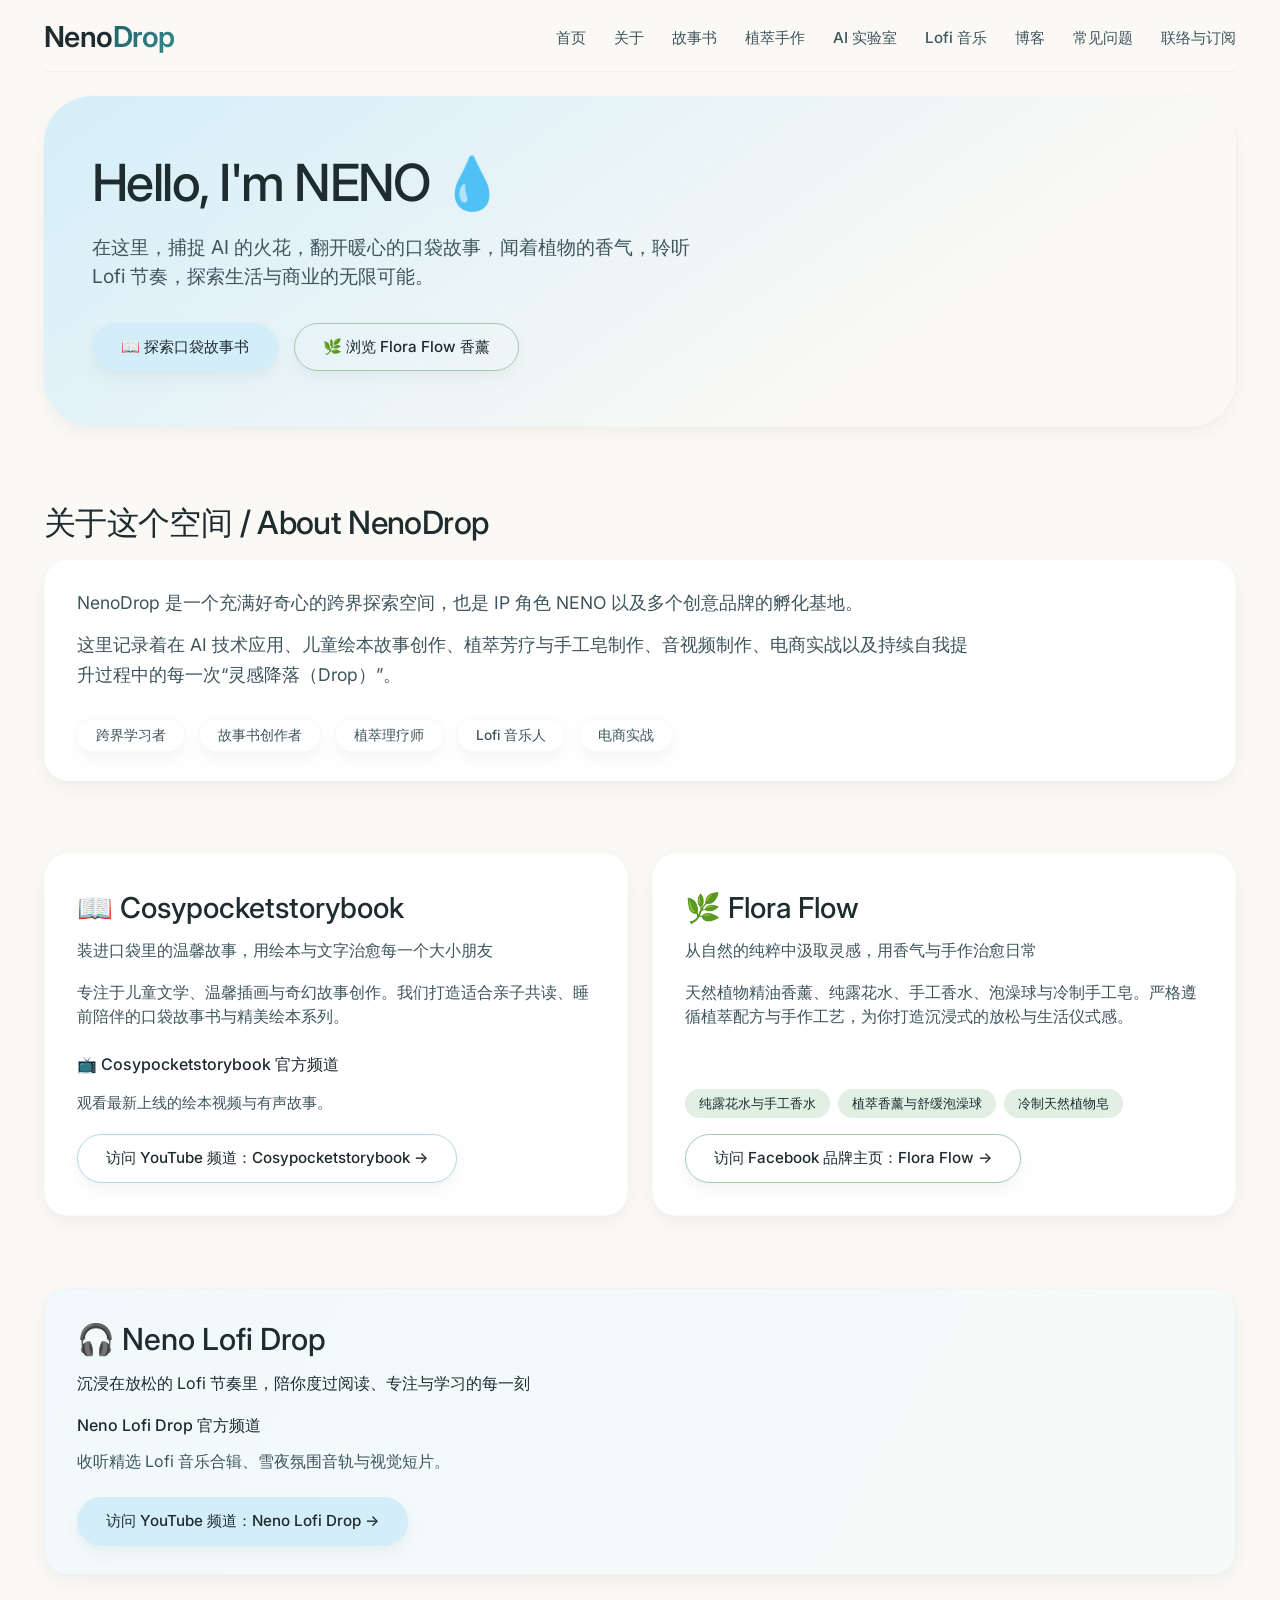
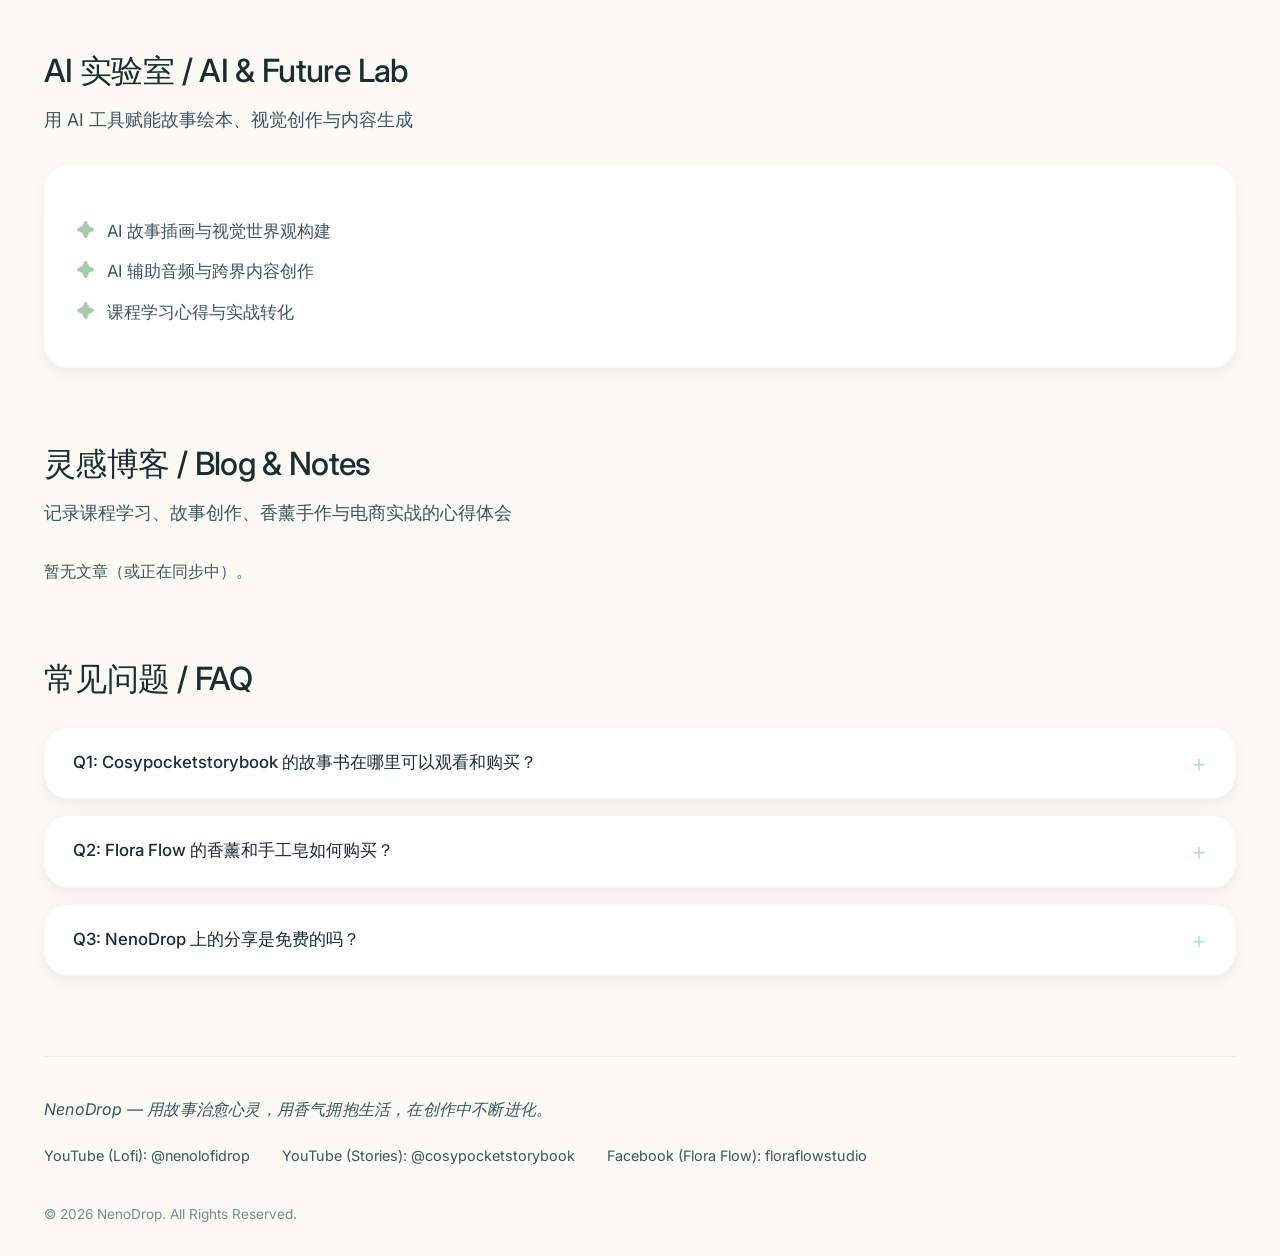
==== index.html @ 475b052d "Add files via upload" ====
<!DOCTYPE html>
<html lang="zh-CN">
<head>
  <meta charset="UTF-8">
  <meta name="viewport" content="width=device-width, initial-scale=1.0, viewport-fit=cover">
  <title>NenoDrop · 灵感、故事与音轨降落之地</title>
  <link rel="preconnect" href="https://fonts.googleapis.com">
  <link rel="preconnect" href="https://fonts.gstatic.com" crossorigin>
  <link href="https://fonts.googleapis.com/css2?family=Inter:opsz,wght@14..32,300;14..32,400;14..32,500;14..32,600&display=swap" rel="stylesheet">
  <link rel="stylesheet" href="style.css">
</head>
<body>
  <div class="container">

    <nav class="navbar">
      <a href="#home" class="logo" id="logo"></a>
      <ul class="nav-links" id="navLinks"></ul>
    </nav>

    <section class="hero" id="home">
      <div class="hero-content">
        <h1 id="heroTitle"></h1>
        <p id="heroSubtitle"></p>
        <div class="hero-actions" id="heroButtons"></div>
      </div>
    </section>

    <section id="about">
      <h2 id="aboutTitle"></h2>
      <div class="card" style="margin-top:12px;">
        <div id="aboutParagraphs" style="font-size:1.1rem;line-height:1.7;color:var(--text-soft);max-width:900px;"></div>
        <div class="tags" id="aboutTags"></div>
      </div>
    </section>

    <div class="brand-grid">
      <div class="brand-card" id="storybook">
        <h3 id="storybookTitle"></h3>
        <div class="brand-sub" id="storybookSubtitle"></div>
        <p id="storybookDesc"></p>
        <div class="card-footer">
          <div style="margin-bottom:16px;font-weight:500;" id="storybookChannelTitle"></div>
          <p style="font-size:0.95rem;margin-bottom:20px;" id="storybookChannelDesc"></p>
          <a id="storybookBtn" target="_blank" rel="noopener" class="btn" style="background:#fff;border:1.5px solid var(--water-blue-deep);"></a>
        </div>
      </div>

      <div class="brand-card" id="flora">
        <h3 id="floraTitle"></h3>
        <div class="brand-sub" id="floraSubtitle"></div>
        <p id="floraDesc"></p>
        <div class="product-tags" id="floraTags"></div>
        <div class="card-footer">
          <a id="floraBtn" target="_blank" rel="noopener" class="btn" style="background:#fff;border:1.5px solid var(--plant-green-deep);"></a>
        </div>
      </div>
    </div>

    <section id="music">
      <div class="card music-card">
        <h3 id="musicTitle" style="font-size:1.9rem;font-weight:500;margin-bottom:8px;"></h3>
        <div class="brand-sub" id="musicSubtitle" style="margin-bottom:18px;"></div>
        <div style="margin-bottom:12px;font-weight:500;" id="musicChannelTitle"></div>
        <p style="color:var(--text-soft);margin-bottom:24px;" id="musicChannelDesc"></p>
        <a id="musicBtn" target="_blank" rel="noopener" class="btn btn-primary"></a>
      </div>
    </section>

    <section id="ai-lab">
      <h2 id="aiTitle"></h2>
      <div class="section-subhead" id="aiSubtitle"></div>
      <div class="card" style="padding:32px;">
        <ul class="ai-list" id="aiList"></ul>
      </div>
    </section>

    <section id="blog">
      <h2 id="blogTitle"></h2>
      <div class="section-subhead" id="blogSubtitle"></div>
      <div class="blog-list" id="blogList"></div>
    </section>

    <section id="faq">
      <h2 id="faqTitle"></h2>
      <div class="faq-list" id="faqList"></div>
    </section>

    <footer id="contact">
      <div class="footer-motto" id="footerMotto"></div>
      <div class="footer-links" id="footerLinks"></div>
      <div class="copyright" id="footerCopyright"></div>
    </footer>
  </div>

  <script src="content.js"></script>
  <script src="render.js"></script>
</body>
</html>
---- style.css ----
* { margin:0; padding:0; box-sizing:border-box; }

:root {
  --water-blue: #d4eef9;
  --water-blue-deep: #b0d9e8;
  --plant-green: #e1f0e3;
  --plant-green-deep: #a8c8b0;
  --cream: #fbf9f5;
  --text-dark: #1e2b2f;
  --text-soft: #3e555c;
  --white: #ffffff;
  --shadow-sm: 0 8px 20px rgba(0,20,20,0.04), 0 2px 6px rgba(0,20,20,0.02);
  --shadow-hover: 0 16px 30px rgba(0,40,40,0.08);
  --radius-card: 24px;
  --radius-btn: 40px;
  --font-sans: 'Inter', -apple-system, BlinkMacSystemFont, 'Segoe UI', Roboto, Helvetica, Arial, sans-serif;
}

html { scroll-behavior:smooth; }

body {
  font-family: var(--font-sans);
  background-color: var(--cream);
  color: var(--text-dark);
  line-height:1.5;
  -webkit-font-smoothing:antialiased;
  padding:0 20px;
}

.container { max-width:1200px; margin:0 auto; padding:0 4px; }
section { margin:72px 0; }
@media (max-width:768px){ section { margin:56px 0; } }

h2 { font-size:2rem; font-weight:500; letter-spacing:-0.02em; margin-bottom:12px; color:var(--text-dark); }
.section-subhead { font-size:1.1rem; color:var(--text-soft); margin-bottom:32px; font-weight:400; max-width:700px; }
@media (max-width:600px){ h2 { font-size:1.65rem; } .section-subhead { font-size:1rem; margin-bottom:24px; } }

.btn {
  display:inline-flex; align-items:center; justify-content:center;
  background-color:var(--white); color:var(--text-dark);
  border:1.5px solid rgba(0,0,0,0.08);
  padding:12px 28px; border-radius:var(--radius-btn);
  font-weight:500; font-size:0.95rem; text-decoration:none;
  transition:all 0.25s ease; box-shadow:var(--shadow-sm);
  cursor:pointer; gap:6px;
}
.btn:hover { background-color:var(--white); border-color:var(--water-blue-deep); box-shadow:var(--shadow-hover); transform:translateY(-2px); }
.btn-primary { background-color:var(--water-blue); border-color:transparent; }
.btn-primary:hover { background-color:var(--water-blue-deep); }
.btn-outline-green { background-color:transparent; border:1.5px solid var(--plant-green-deep); }
.btn-outline-green:hover { background-color:var(--plant-green); }

.navbar {
  display:flex; align-items:center; justify-content:space-between;
  flex-wrap:wrap; padding:20px 0 16px; gap:16px 20px;
  border-bottom:1px solid rgba(0,0,0,0.03);
}
.logo { font-size:1.8rem; font-weight:600; letter-spacing:-0.02em; color:var(--text-dark); text-decoration:none; line-height:1.2; }
.logo span { background:linear-gradient(135deg,#1e5f6b,#378a8a); -webkit-background-clip:text; background-clip:text; color:transparent; }
.nav-links { display:flex; flex-wrap:wrap; gap:8px 28px; list-style:none; }
.nav-links a { text-decoration:none; color:var(--text-soft); font-weight:500; font-size:0.95rem; transition:color 0.15s; padding:4px 0; border-bottom:1.5px solid transparent; }
.nav-links a:hover { color:var(--text-dark); border-bottom-color:var(--water-blue-deep); }
@media (max-width:860px){
  .navbar { flex-direction:column; align-items:flex-start; }
  .nav-links { width:100%; overflow-x:auto; padding-bottom:8px; flex-wrap:nowrap; gap:12px 24px; -webkit-overflow-scrolling:touch; }
  .nav-links a { white-space:nowrap; }
}

.hero {
  display:flex; flex-wrap:wrap; align-items:center; gap:32px;
  margin-top:24px;
  background:linear-gradient(145deg,var(--water-blue) 0%,var(--cream) 75%);
  border-radius:48px; padding:56px 48px; box-shadow:var(--shadow-sm);
}
.hero-content { flex:1 1 340px; }
.hero h1 { font-size:3.2rem; font-weight:500; letter-spacing:-0.03em; line-height:1.2; margin-bottom:20px; }
.hero p { font-size:1.2rem; color:var(--text-soft); margin-bottom:32px; max-width:600px; }
.hero-actions { display:flex; flex-wrap:wrap; gap:16px; }
@media (max-width:700px){ .hero { padding:40px 28px; border-radius:36px; } .hero h1 { font-size:2.4rem; } .hero p { font-size:1.05rem; } }

.tags { display:flex; flex-wrap:wrap; gap:10px 14px; margin-top:28px; }
.tag { background:var(--white); border-radius:40px; padding:6px 18px; font-size:0.85rem; font-weight:500; color:var(--text-soft); box-shadow:var(--shadow-sm); border:1px solid rgba(0,0,0,0.02); }

.card { background:var(--white); border-radius:var(--radius-card); padding:28px 32px; box-shadow:var(--shadow-sm); transition:transform 0.2s ease, box-shadow 0.2s ease; border:1px solid rgba(0,0,0,0.02); }
.card:hover { transform:translateY(-4px); box-shadow:var(--shadow-hover); }

.brand-grid { display:grid; grid-template-columns:1fr 1fr; gap:24px; margin-top:32px; }
@media (max-width:700px){ .brand-grid { grid-template-columns:1fr; gap:20px; } }
.brand-card { display:flex; flex-direction:column; background:var(--white); border-radius:var(--radius-card); padding:32px; box-shadow:var(--shadow-sm); transition:all 0.2s; border:1px solid rgba(0,0,0,0.02); height:100%; }
.brand-card:hover { transform:translateY(-4px); box-shadow:var(--shadow-hover); }
.brand-card h3 { font-size:1.8rem; font-weight:500; margin-bottom:8px; display:flex; align-items:center; gap:8px; }
.brand-card .brand-sub { color:var(--text-soft); margin-bottom:18px; font-size:1rem; }
.brand-card p { color:var(--text-soft); margin-bottom:24px; flex:1; }
.card-footer { margin-top:auto; }

.product-tags { display:flex; flex-wrap:wrap; gap:8px; margin:20px 0 16px; }
.product-tag { background:var(--plant-green); border-radius:40px; padding:5px 14px; font-size:0.8rem; font-weight:500; color:var(--text-dark); }

.music-card { background:linear-gradient(120deg,#f1f9fc,#f4fbf8); }

.ai-list, .blog-list { display:flex; flex-direction:column; gap:14px; margin:20px 0 10px; }
.ai-list li { list-style:none; display:flex; align-items:baseline; gap:12px; font-size:1.05rem; color:var(--text-soft); }
.ai-list li::before { content:"✦"; color:var(--plant-green-deep); font-weight:600; font-size:1.1rem; }

.blog-card { display:flex; align-items:flex-start; justify-content:space-between; gap:16px; background:var(--white); border-radius:18px; padding:20px 24px; box-shadow:var(--shadow-sm); font-weight:500; color:var(--text-dark); transition:all 0.2s ease; border-left:4px solid var(--water-blue-deep); text-decoration:none; }
.blog-card:hover { background:#f9fdfe; transform:translateX(6px); border-left-color:var(--plant-green-deep); box-shadow:var(--shadow-hover); }
.blog-card-link { cursor:pointer; }
.blog-card-content { flex:1; }
.blog-card-title { font-weight:500; }
.blog-card-excerpt { font-size:0.9rem; font-weight:400; color:var(--text-soft); margin-top:6px; line-height:1.5; }
.blog-card-arrow { font-size:1.1rem; color:var(--water-blue-deep); font-weight:400; transition:transform 0.2s ease, color 0.2s ease; flex-shrink:0; margin-top:2px; }
.blog-card-link:hover .blog-card-arrow { transform:translate(2px, -2px); color:var(--plant-green-deep); }
.blog-card:not(.blog-card-link) { cursor:default; }

.faq-list { display:flex; flex-direction:column; gap:16px; margin-top:24px; }
.faq-item { background:var(--white); border-radius:24px; box-shadow:var(--shadow-sm); overflow:hidden; border:1px solid rgba(0,0,0,0.03); }
.faq-question { display:flex; justify-content:space-between; align-items:center; padding:22px 28px; font-weight:500; font-size:1.05rem; cursor:pointer; background:var(--white); transition:background 0.15s; }
.faq-question:hover { background:#f6fbfd; }
.faq-icon { font-size:1.6rem; font-weight:300; color:var(--water-blue-deep); transition:transform 0.3s ease; line-height:1; }
.faq-answer { max-height:0; overflow:hidden; transition:max-height 0.35s ease, padding 0.2s ease; padding:0 28px; background:var(--white); color:var(--text-soft); border-top:1px solid rgba(0,0,0,0.02); }
.faq-answer p { padding:18px 0 24px; margin:0; }
.faq-item.active .faq-answer { max-height:200px; }
.faq-item.active .faq-icon { transform:rotate(45deg); }

footer { margin-top:80px; padding:40px 0 32px; border-top:1px solid rgba(0,0,0,0.05); display:flex; flex-direction:column; gap:24px; }
.footer-motto { font-size:1rem; color:var(--text-soft); font-style:italic; letter-spacing:0.2px; }
.footer-links { display:flex; flex-wrap:wrap; gap:12px 32px; }
.footer-links a { text-decoration:none; color:var(--text-soft); font-size:0.9rem; border-bottom:1px solid transparent; transition:border-color 0.15s; }
.footer-links a:hover { border-bottom-color:var(--water-blue-deep); color:var(--text-dark); }
.copyright { font-size:0.85rem; color:#7b8b92; margin-top:12px; }
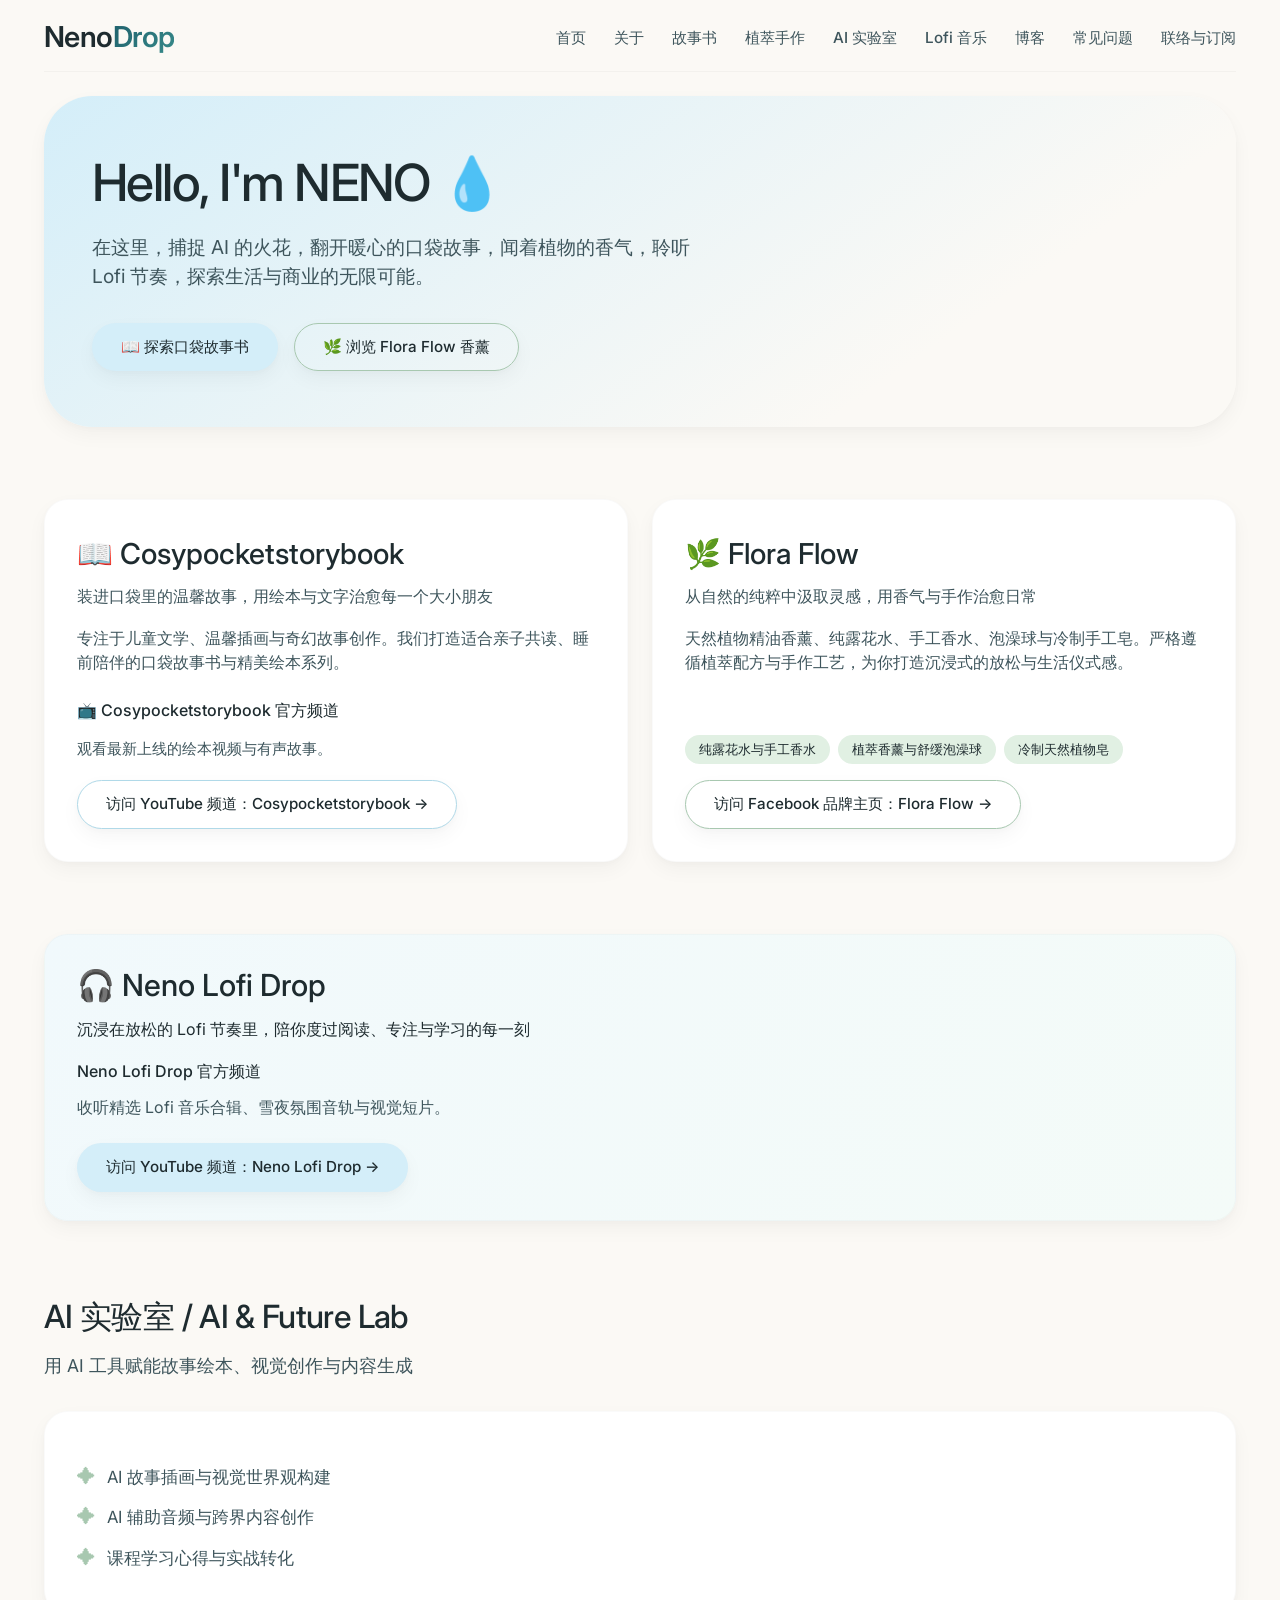
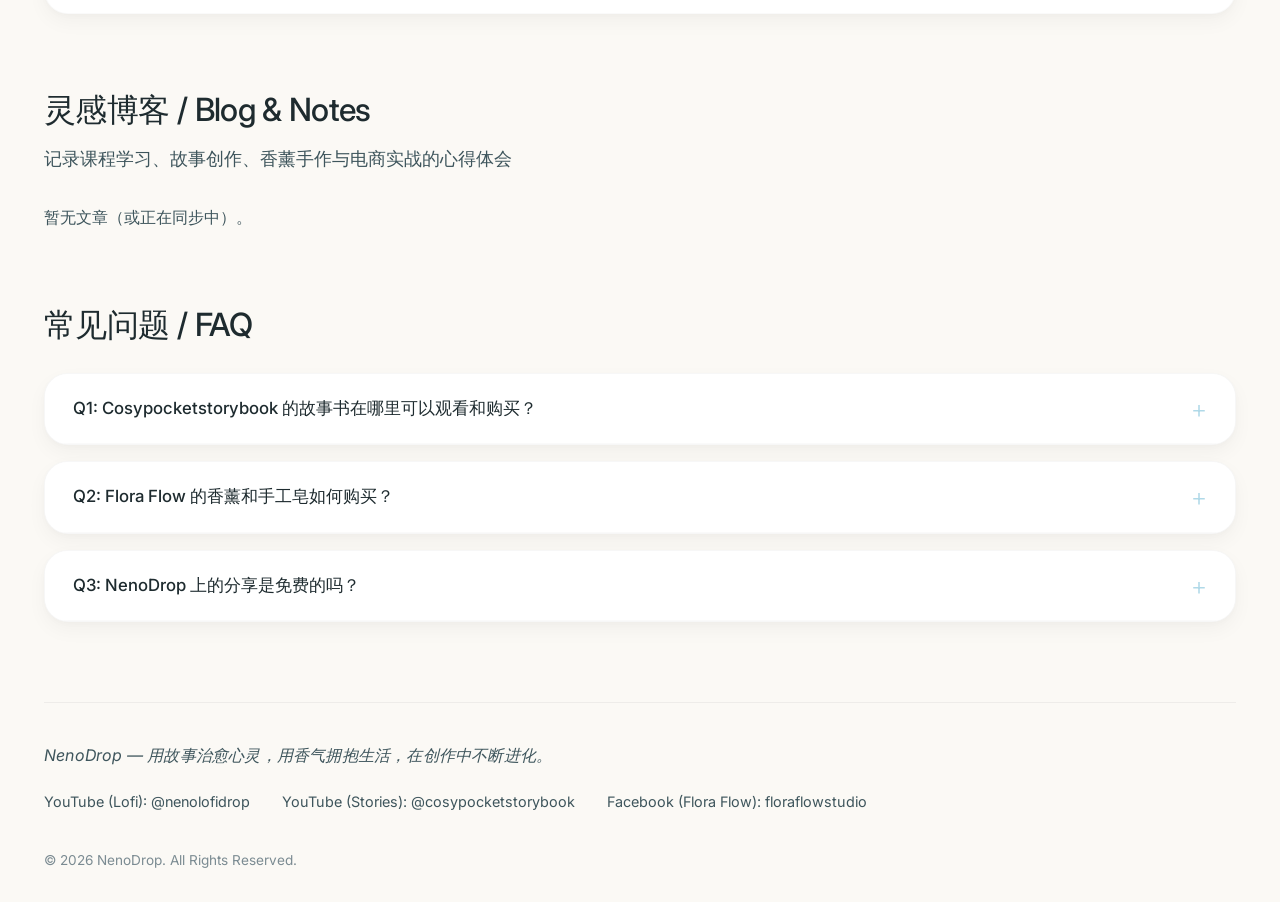
==== commit 89ca269e: "Update index.html" ====
--- a/index.html
+++ b/index.html
@@ -22,14 +22,6 @@
         <h1 id="heroTitle"></h1>
         <p id="heroSubtitle"></p>
         <div class="hero-actions" id="heroButtons"></div>
-      </div>
-    </section>
-
-    <section id="about">
-      <h2 id="aboutTitle"></h2>
-      <div class="card" style="margin-top:12px;">
-        <div id="aboutParagraphs" style="font-size:1.1rem;line-height:1.7;color:var(--text-soft);max-width:900px;"></div>
-        <div class="tags" id="aboutTags"></div>
       </div>
     </section>
 
@@ -95,4 +87,4 @@
   <script src="content.js"></script>
   <script src="render.js"></script>
 </body>
-</html>+</html>
